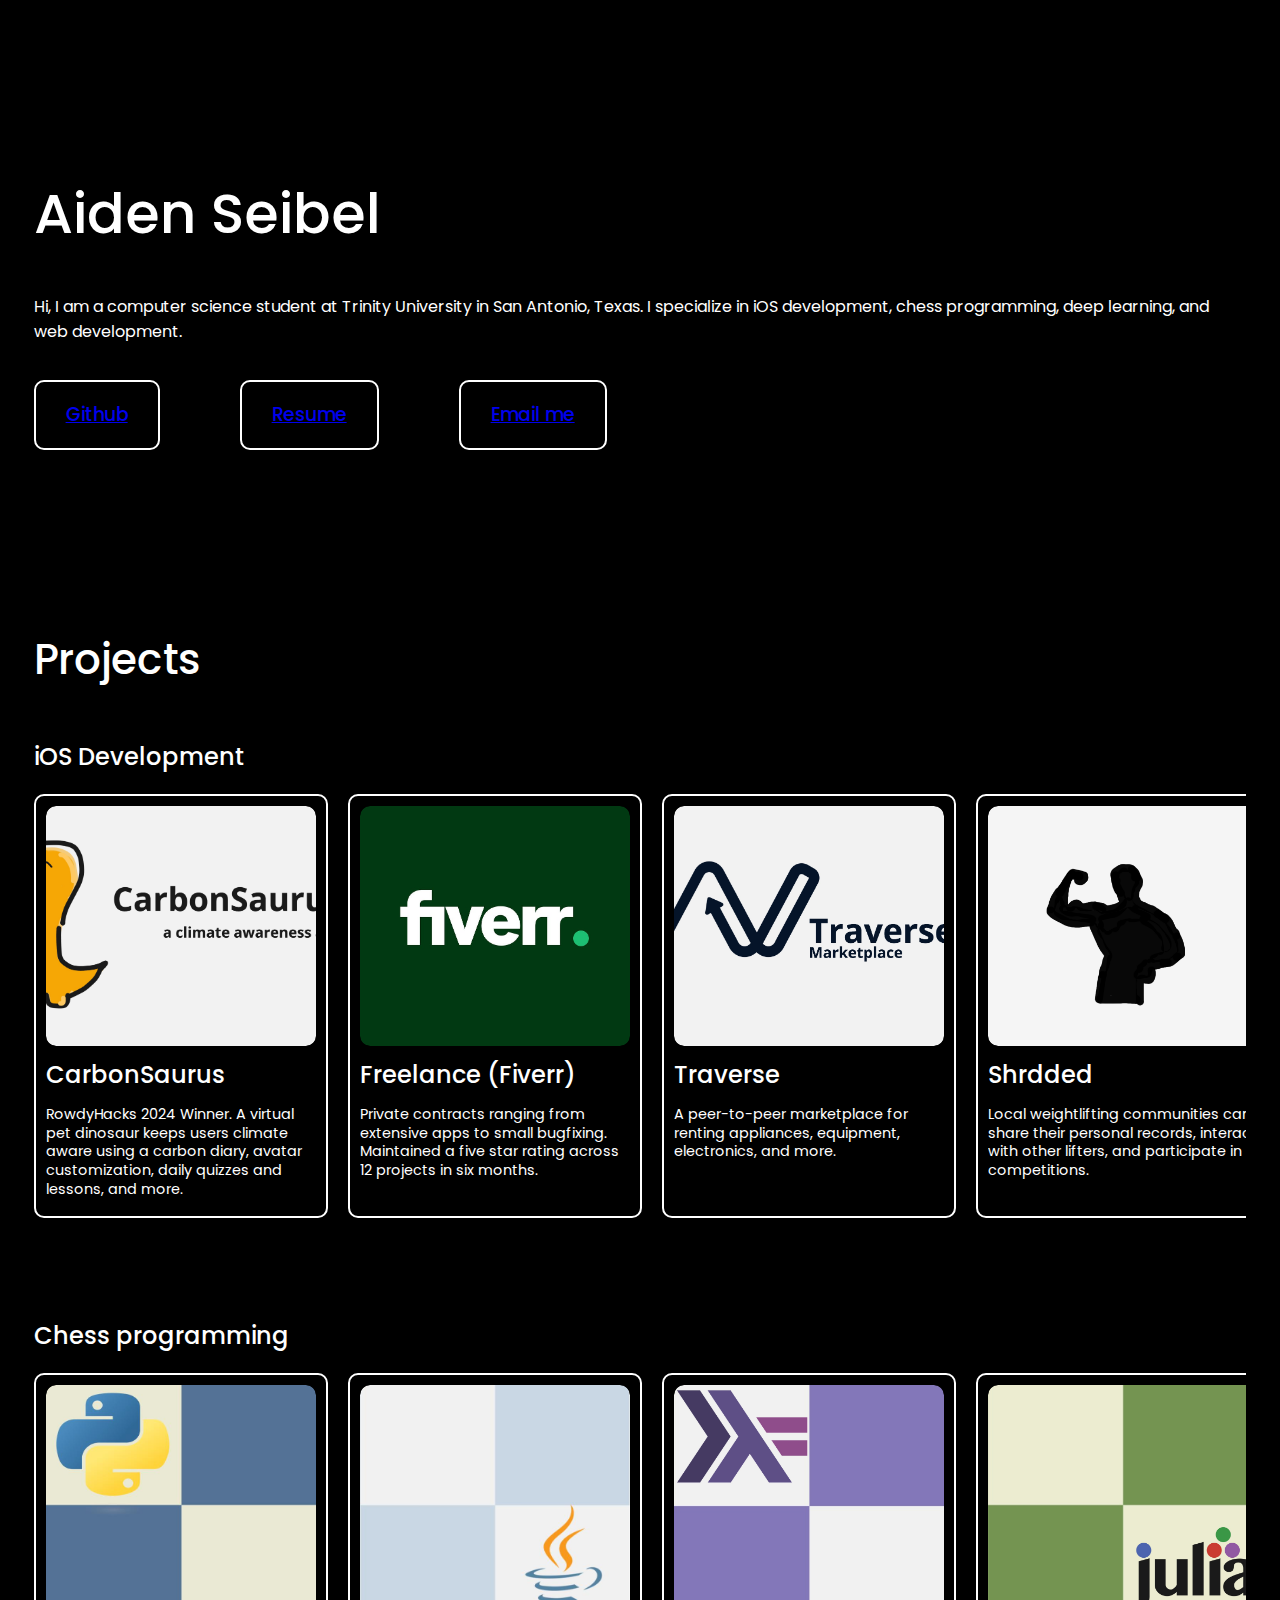
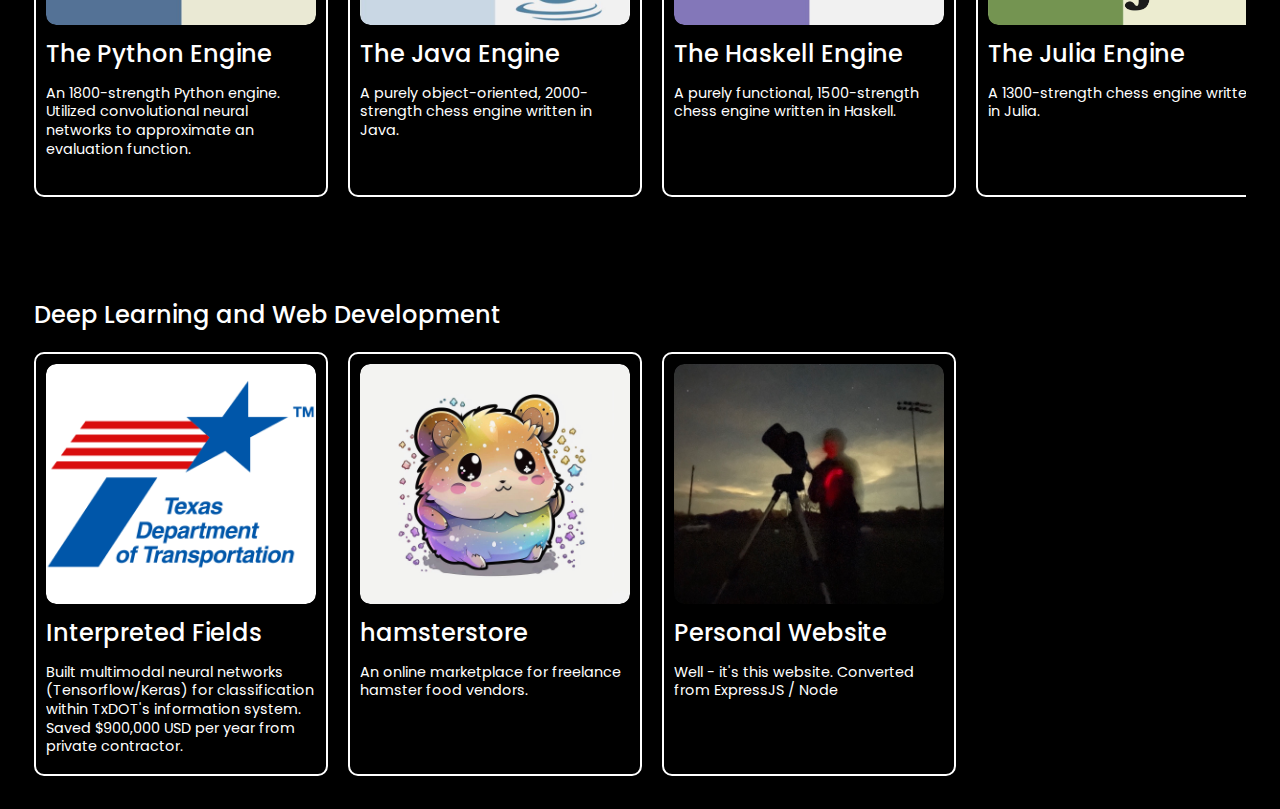
==== index.html @ c4ae0e63 "styling and bugfixes" ====
<!DOCTYPE html>
<html lang="en">
    <head>
        <meta charset="UTF-8">
        <meta name="viewport" content="width=device-width, initial-scale=1.0">
        <link rel="stylesheet" href="/styles.css">
        <link rel="preconnect" href="https://fonts.googleapis.com">
        <link rel="preconnect" href="https://fonts.gstatic.com" crossorigin>
        <link href="https://fonts.googleapis.com/css2?family=Poppins:ital,wght@0,100;0,200;0,300;0,400;0,500;0,600;0,700;0,800;0,900;1,100;1,200;1,300;1,400;1,500;1,600;1,700;1,800;1,900&display=swap" rel="stylesheet">
    </head>
    <body style="padding: 2%;">
        <div style="margin-top: 100px; display: flex; flex-flow: column nowrap; gap: 150px;">
            <div>
                <h1 style="font-size: 56px;">Aiden Seibel</h1>
                <p>Hi, I am a computer science student at Trinity University in San Antonio, Texas. I specialize in iOS development, chess programming, deep learning, and web development.</p>
                
                <div style="display: flex; flex-flow: row nowrap; gap: 80px; padding-top: 20px;">
                    <a class="link_container" href="https://github.com/aidenseibel/"><h3>Github</h3></a>
                    <a class="link_container" href="https://drive.google.com/file/d/1Cw9N4_VpWFkxbINfdwr_HR_OP0qtLYIQ/view?usp=sharing"><h3>Resume</h3></a>
                    <a class="link_container" href="mailto:aseibel@trinity.edu/"><h3>Email me</h3></a>
                </div>    
            </div>
            
            <div>
                <h1 style="font-size: 42px;">Projects</h1>
                <div style="display: flex; flex-flow: column nowrap; gap: 80px;">
                    <div>
                        <h2>iOS Development</h2>                        
                        <div style="display: flex; flex-flow: row; gap: 20px; overflow: auto;" id="ios-projects">
                            <!-- Projects will be inserted here by JavaScript -->
                        </div>
                    </div>

                    <div>
                        <h2>Chess programming</h2>
                        <div style="display: flex; flex-flow: row; gap: 20px; overflow: auto;" id="chess-projects">
                            <!-- Projects will be inserted here by JavaScript -->
                        </div>
                    </div>
        
                    <div>
                        <h2>Deep Learning and Web Development</h2>
                        <div style="display: flex; flex-flow: row; gap: 20px; overflow: auto;" id="dl-web-projects">
                            <!-- Projects will be inserted here by JavaScript -->
                        </div>
                    </div>    
                </div>    
            </div>
        </div>

        <script src="projects.js"></script>
    </body>
</html>
---- styles.css ----
body {
    background-color: black;
    color: white;
}

.link_container{
    padding-left: 30px;
    padding-right: 30px;
    border-radius: 10px;
    border: 2px solid white;
}

.project_card_container {
    width: 270px;
    min-width: 270px;
    height: 400px;

    display: flex;
    flex-direction: column;
    align-items: center;
    padding: 10px;

    border-radius: 10px;
    border: 2px solid white;
    overflow: hidden; /* Ensures any overflow from the container is hidden */
}

.project_card_image_container {
    width: 100%;
    height: 60%;
    min-height: 60%;
    overflow: hidden; /* Ensures that the overflowing parts of the image are cropped */
    display: flex;
    justify-content: center;
    align-items: center;
    border-radius: 10px; /* Applies rounding to the container */
}

.project_card_image_container img {
    width: 100%;
    height: 100%;
    object-fit: cover; /* Ensures the image fills the container */
    border-radius: 10px; /* Ensures the image respects the rounded corners */
}

.project_card_text_container h2 {
    margin: 15px 0; /* Reduces the vertical margin around the heading */
    line-height: 1.2; /* Adjust line height to reduce the spacing between lines */
}

.project_card_text_container p {
    margin: 10px 0; /* Reduces the vertical margin around the paragraph */
    font-size: 0.9rem; /* Optional: Adjust font size if needed */
    line-height: 1.3; /* Adjust line height for tighter text */
}


.scroll_view {
    width: 100%;
    overflow-x: auto;
    white-space: nowrap;
}

.scroll_item {
    display: inline-block;
    width: 200px;
    height: 200px;
    background-color: #ccc;
    margin-right: 10px;
}

.poppins-light {
    font-family: "Poppins", sans-serif;
    font-weight: 300;
    font-style: normal;
}

.poppins-regular {
    font-family: "Poppins", sans-serif;
    font-weight: 400;
    font-style: normal;
}

.poppins-medium {
    font-family: "Poppins", sans-serif;
    font-weight: 500;
    font-style: normal;
}

.poppins-semibold {
    font-family: "Poppins", sans-serif;
    font-weight: 600;
    font-style: normal;
}

.poppins-bold {
    font-family: "Poppins", sans-serif;
    font-weight: 700;
    font-style: normal;
}
  
html,body,div,span,a,li,td,th {
    font-family: 'Poppins', sans-serif;
}

h1, h2, h3 {
    font-weight: 500;
}
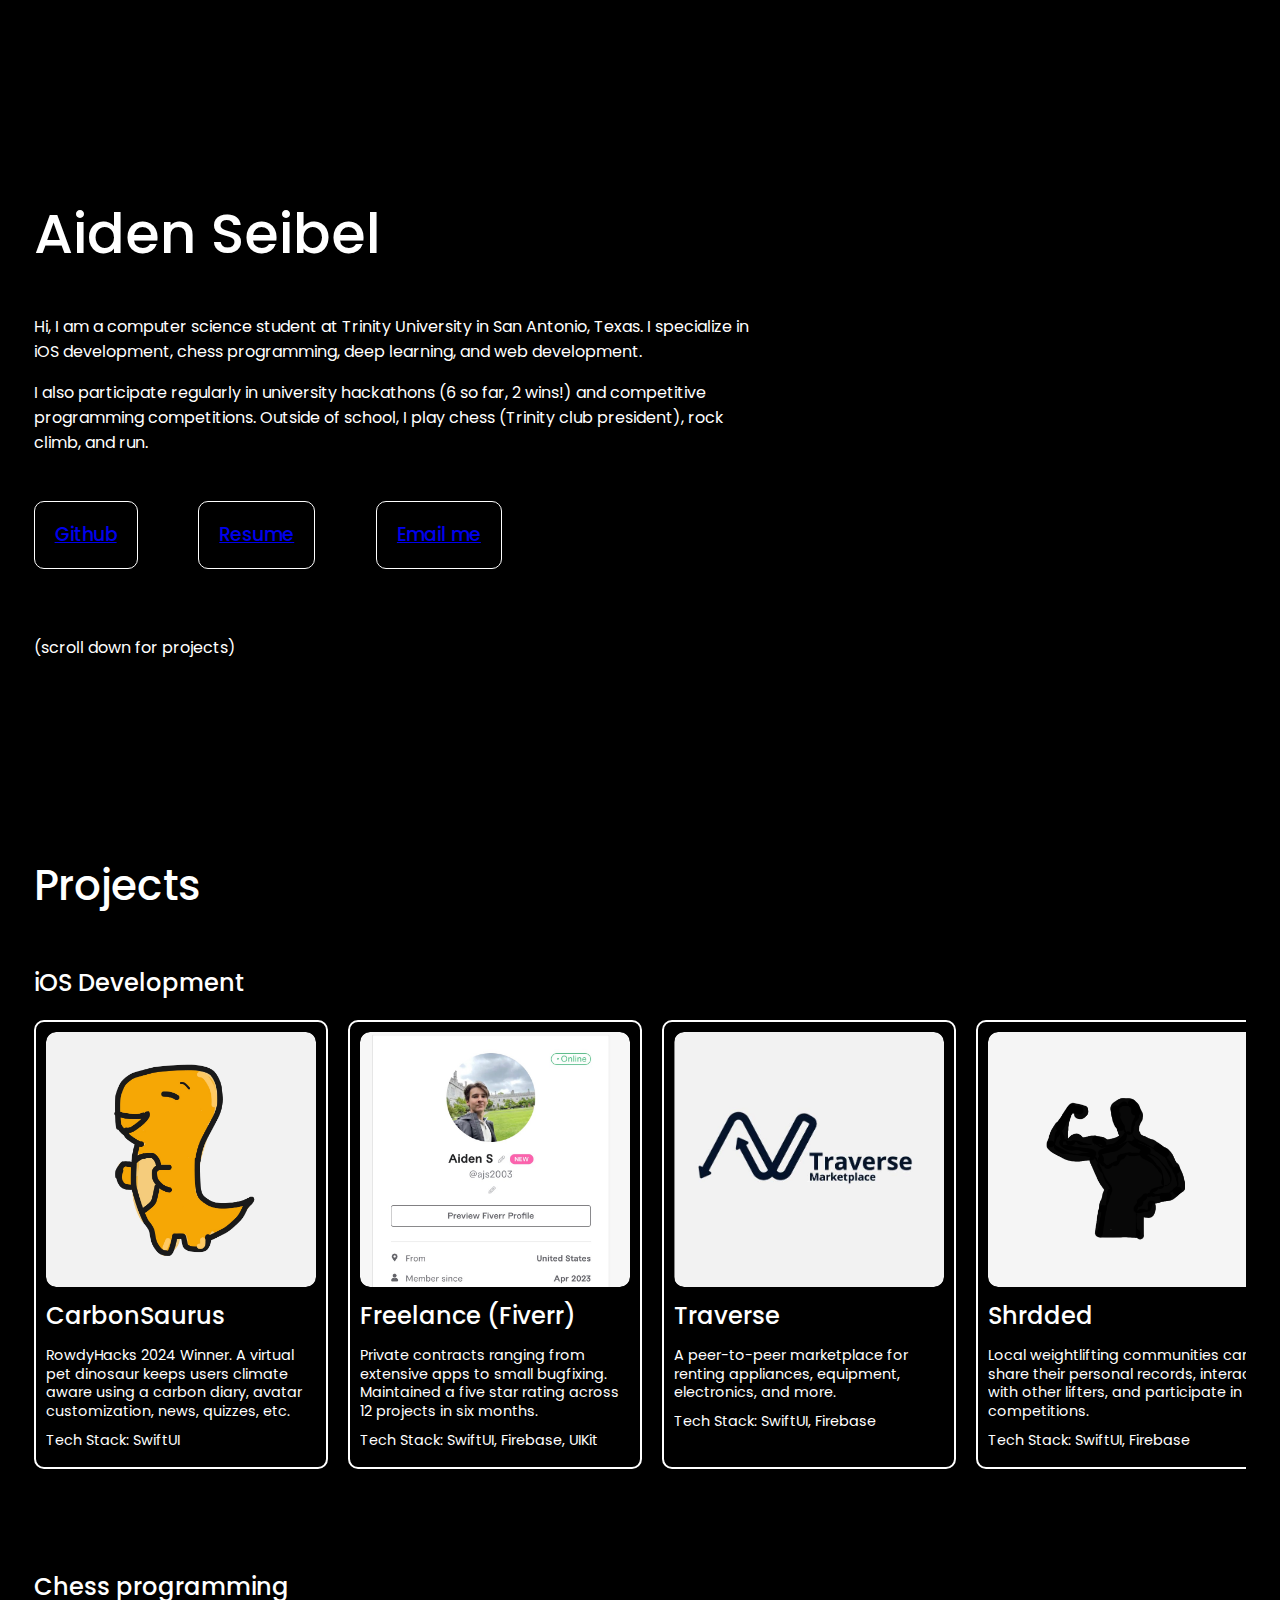
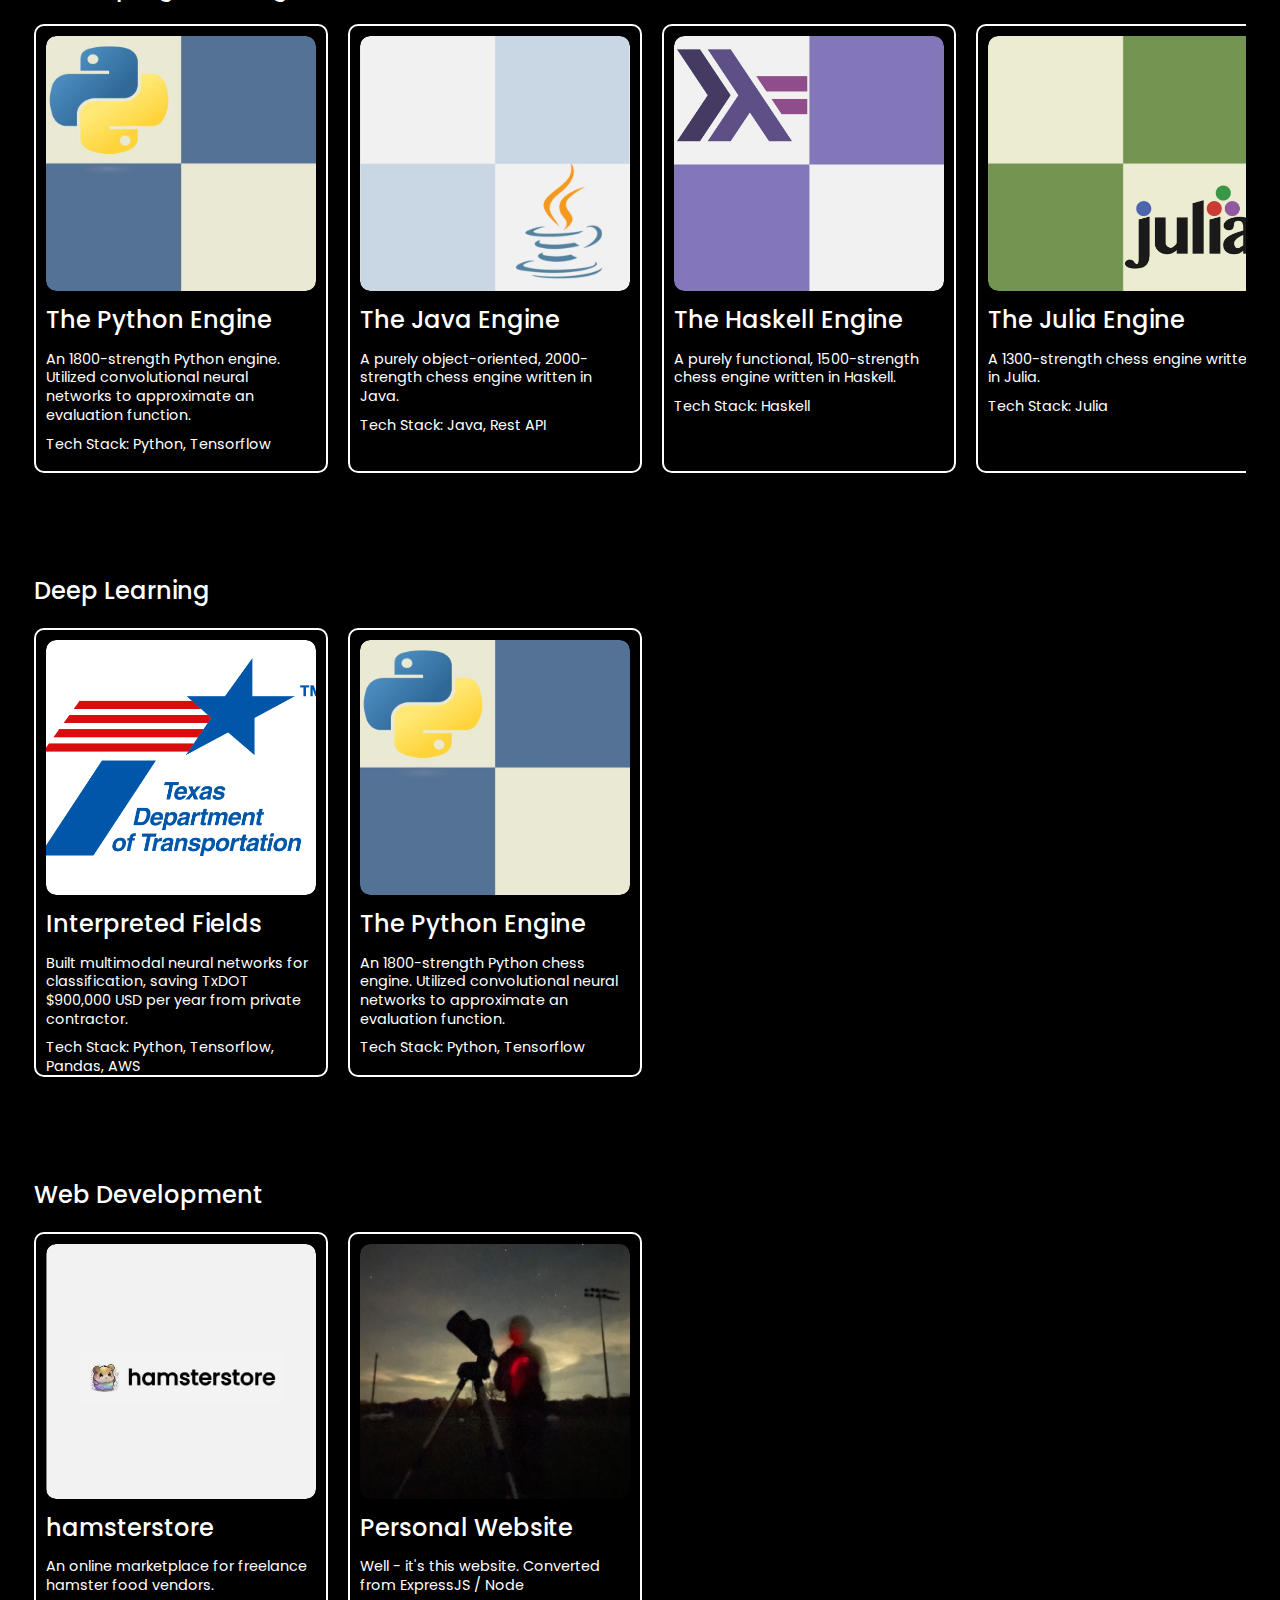
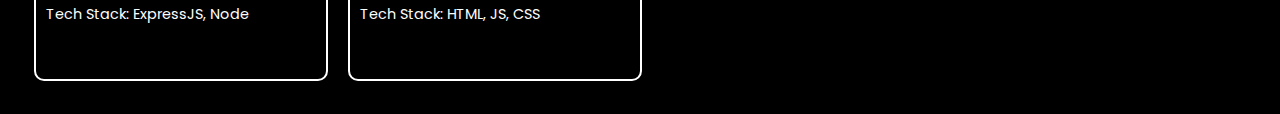
==== commit 9ad7188e: "update information, add tech stacks, improve bio" ====
--- a/index.html
+++ b/index.html
@@ -9,16 +9,23 @@
         <link href="https://fonts.googleapis.com/css2?family=Poppins:ital,wght@0,100;0,200;0,300;0,400;0,500;0,600;0,700;0,800;0,900;1,100;1,200;1,300;1,400;1,500;1,600;1,700;1,800;1,900&display=swap" rel="stylesheet">
     </head>
     <body style="padding: 2%;">
-        <div style="margin-top: 100px; display: flex; flex-flow: column nowrap; gap: 150px;">
+        <div style="margin-top: 120px; display: flex; flex-flow: column nowrap; gap: 150px;">
             <div>
                 <h1 style="font-size: 56px;">Aiden Seibel</h1>
-                <p>Hi, I am a computer science student at Trinity University in San Antonio, Texas. I specialize in iOS development, chess programming, deep learning, and web development.</p>
+                <div style="width: 60%;">
+                    <p>Hi, I am a computer science student at Trinity University in San Antonio, Texas.
+                    I specialize in iOS development, chess programming, deep learning, and web development.</p>
+                    <p>I also participate regularly in university hackathons (6 so far, 2 wins!) and competitive programming competitions.
+                    Outside of school, I play chess (Trinity club president), rock climb, and run.</p>
+                </div>
                 
-                <div style="display: flex; flex-flow: row nowrap; gap: 80px; padding-top: 20px;">
+                <div style="display: flex; flex-flow: row nowrap; gap: 5%; padding-top: 30px;">
                     <a class="link_container" href="https://github.com/aidenseibel/"><h3>Github</h3></a>
                     <a class="link_container" href="https://drive.google.com/file/d/1Cw9N4_VpWFkxbINfdwr_HR_OP0qtLYIQ/view?usp=sharing"><h3>Resume</h3></a>
                     <a class="link_container" href="mailto:aseibel@trinity.edu/"><h3>Email me</h3></a>
-                </div>    
+                </div>
+
+                <p style="padding-top: 50px;">(scroll down for projects)</p>
             </div>
             
             <div>
@@ -39,11 +46,19 @@
                     </div>
         
                     <div>
-                        <h2>Deep Learning and Web Development</h2>
-                        <div style="display: flex; flex-flow: row; gap: 20px; overflow: auto;" id="dl-web-projects">
+                        <h2>Deep Learning   </h2>
+                        <div style="display: flex; flex-flow: row; gap: 20px; overflow: auto;" id="dl-projects">
                             <!-- Projects will be inserted here by JavaScript -->
                         </div>
-                    </div>    
+                    </div>
+
+                    <div>
+                        <h2>Web Development</h2>
+                        <div style="display: flex; flex-flow: row; gap: 20px; overflow: auto;" id="web-projects">
+                            <!-- Projects will be inserted here by JavaScript -->
+                        </div>
+                    </div>
+
                 </div>    
             </div>
         </div>
--- a/styles.css
+++ b/styles.css
@@ -4,16 +4,16 @@
 }
 
 .link_container{
-    padding-left: 30px;
-    padding-right: 30px;
+    padding-left: 20px;
+    padding-right: 20px;
     border-radius: 10px;
-    border: 2px solid white;
+    border: 1px solid white;
 }
 
 .project_card_container {
     width: 270px;
     min-width: 270px;
-    height: 400px;
+    height: 425px;
 
     display: flex;
     flex-direction: column;
@@ -23,6 +23,8 @@
     border-radius: 10px;
     border: 2px solid white;
     overflow: hidden; /* Ensures any overflow from the container is hidden */
+    text-decoration: none; /* Remove underline */
+    color: inherit; /* Keep the text color the same as the card */
 }
 
 .project_card_image_container {
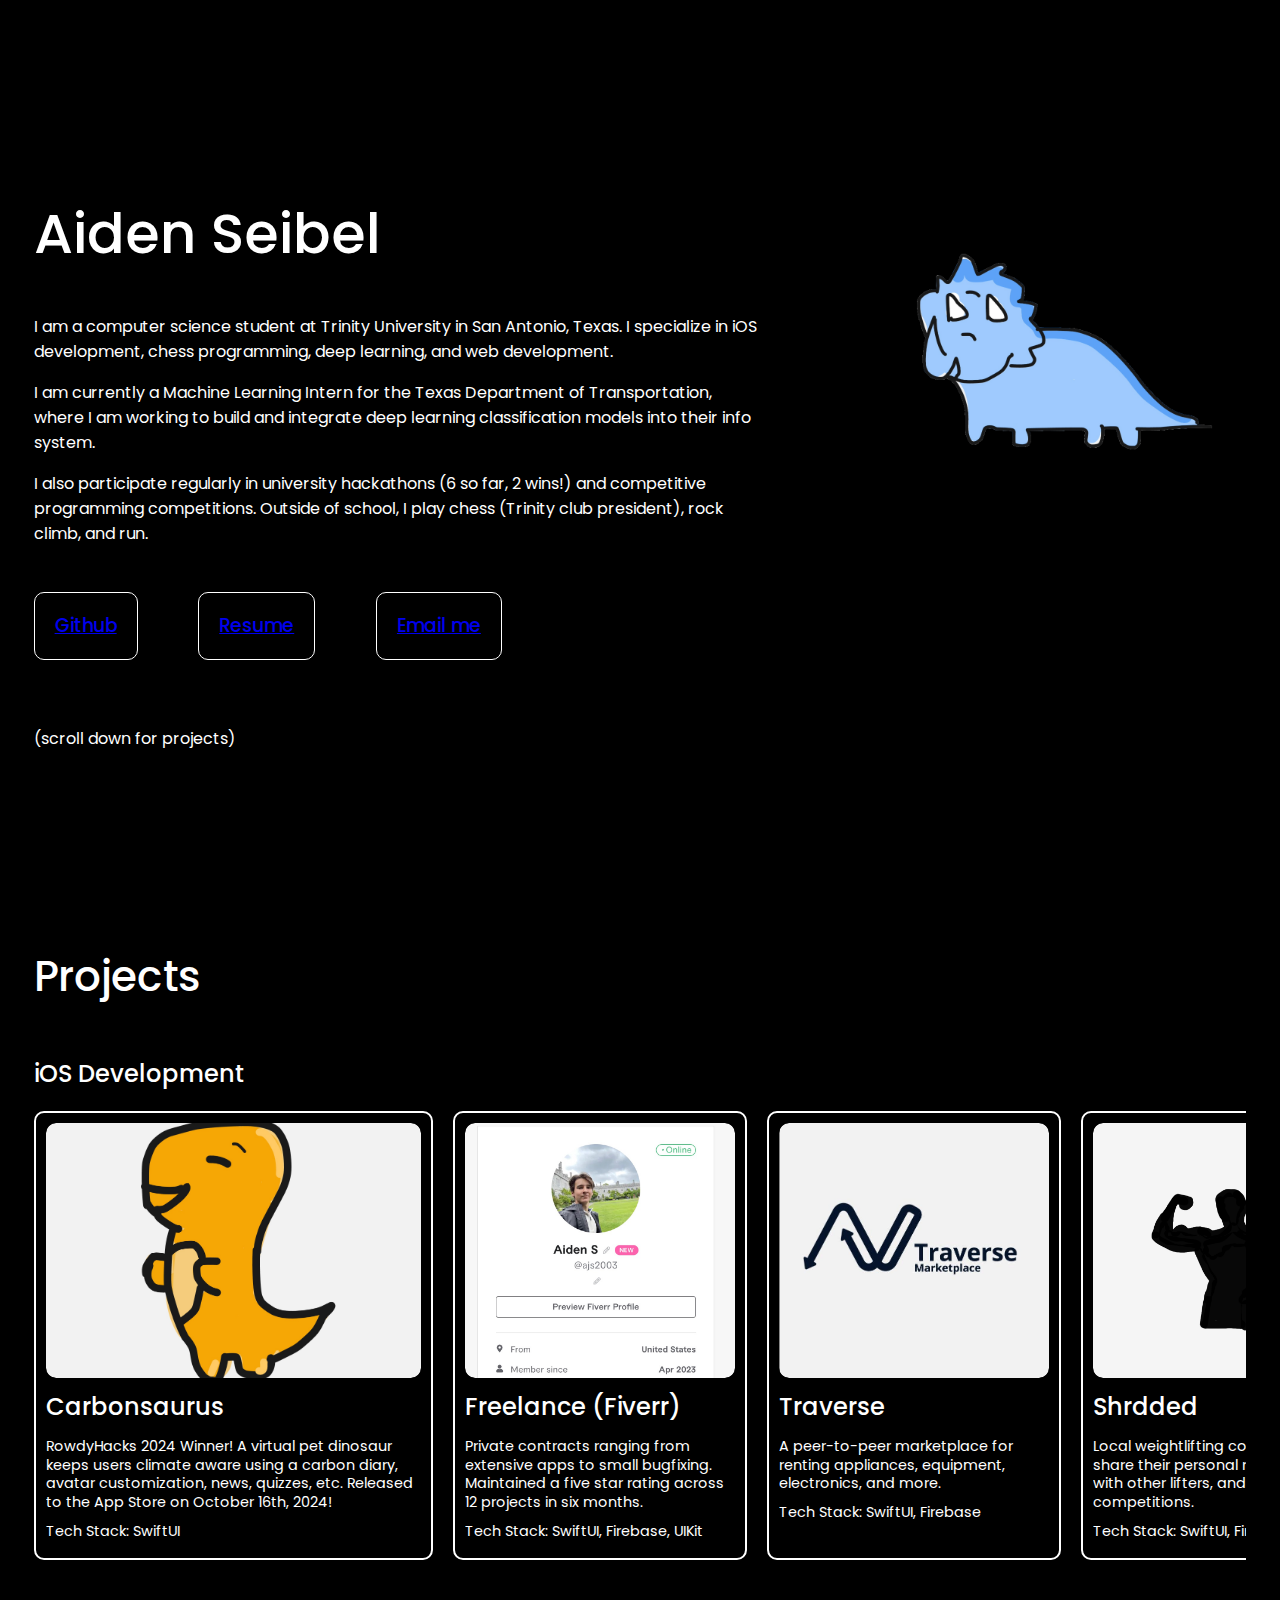
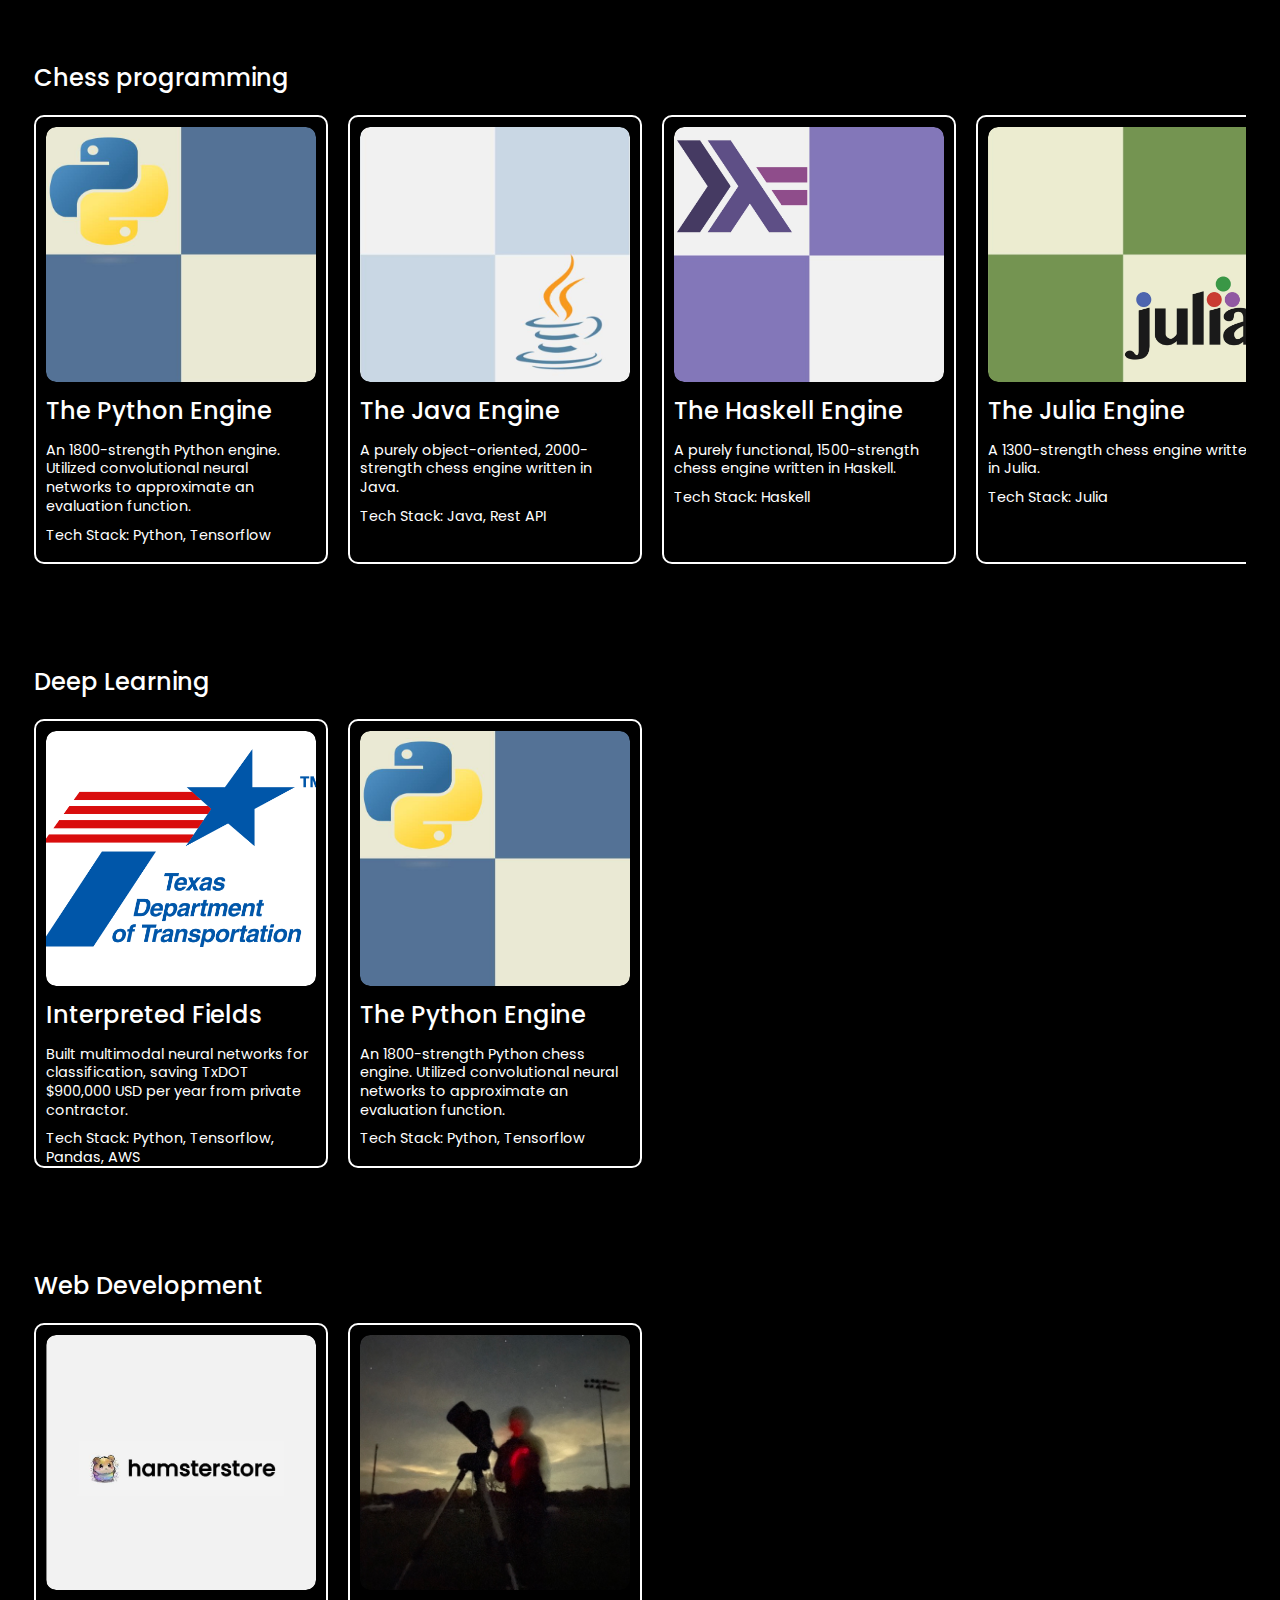
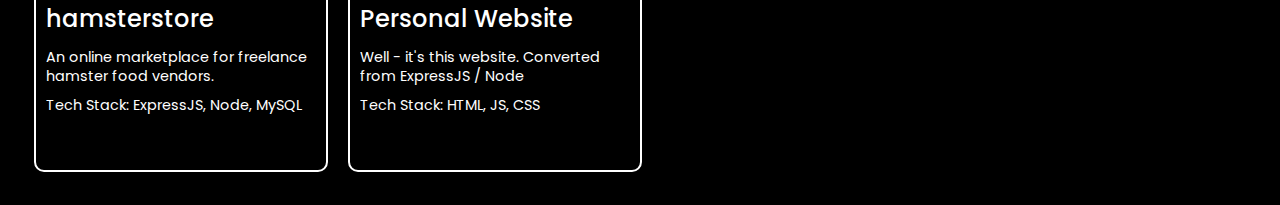
==== commit 45583355: "updated for carbonsaurus" ====
--- a/index.html
+++ b/index.html
@@ -11,12 +11,18 @@
     <body style="padding: 2%;">
         <div style="margin-top: 120px; display: flex; flex-flow: column nowrap; gap: 150px;">
             <div>
-                <h1 style="font-size: 56px;">Aiden Seibel</h1>
-                <div style="width: 60%;">
-                    <p>Hi, I am a computer science student at Trinity University in San Antonio, Texas.
-                    I specialize in iOS development, chess programming, deep learning, and web development.</p>
-                    <p>I also participate regularly in university hackathons (6 so far, 2 wins!) and competitive programming competitions.
-                    Outside of school, I play chess (Trinity club president), rock climb, and run.</p>
+                <div style="display: flex; flex-direction: row; gap: 10%;">
+                    <div style="width: 60%;">
+                        <h1 style="font-size: 56px;">Aiden Seibel</h1>
+
+                        <p>I am a computer science student at Trinity University in San Antonio, Texas.
+                            I specialize in iOS development, chess programming, deep learning, and web development. </p>
+                        <p>I am currently a Machine Learning Intern for the Texas Department of Transportation, 
+                            where I am working to build and integrate deep learning classification models into their info system. </p>
+                        <p>I also participate regularly in university hackathons (6 so far, 2 wins!) and competitive programming competitions.
+                            Outside of school, I play chess (Trinity club president), rock climb, and run.</p>
+                    </div>
+                    <img style="object-fit: cover; width: 30%; border-radius: 50%;" src="images/blue_dino_great.png"/>
                 </div>
                 
                 <div style="display: flex; flex-flow: row nowrap; gap: 5%; padding-top: 30px;">
--- a/styles.css
+++ b/styles.css
@@ -26,6 +26,24 @@
     text-decoration: none; /* Remove underline */
     color: inherit; /* Keep the text color the same as the card */
 }
+
+.carbonsaurus_card_container {
+    width: 375px;
+    min-width: 375px;
+    height: 425px;
+
+    display: flex;
+    flex-direction: column;
+    align-items: center;
+    padding: 10px;
+
+    border-radius: 10px;
+    border: 2px solid white;
+    overflow: hidden; /* Ensures any overflow from the container is hidden */
+    text-decoration: none; /* Remove underline */
+    color: inherit; /* Keep the text color the same as the card */
+}
+
 
 .project_card_image_container {
     width: 100%;
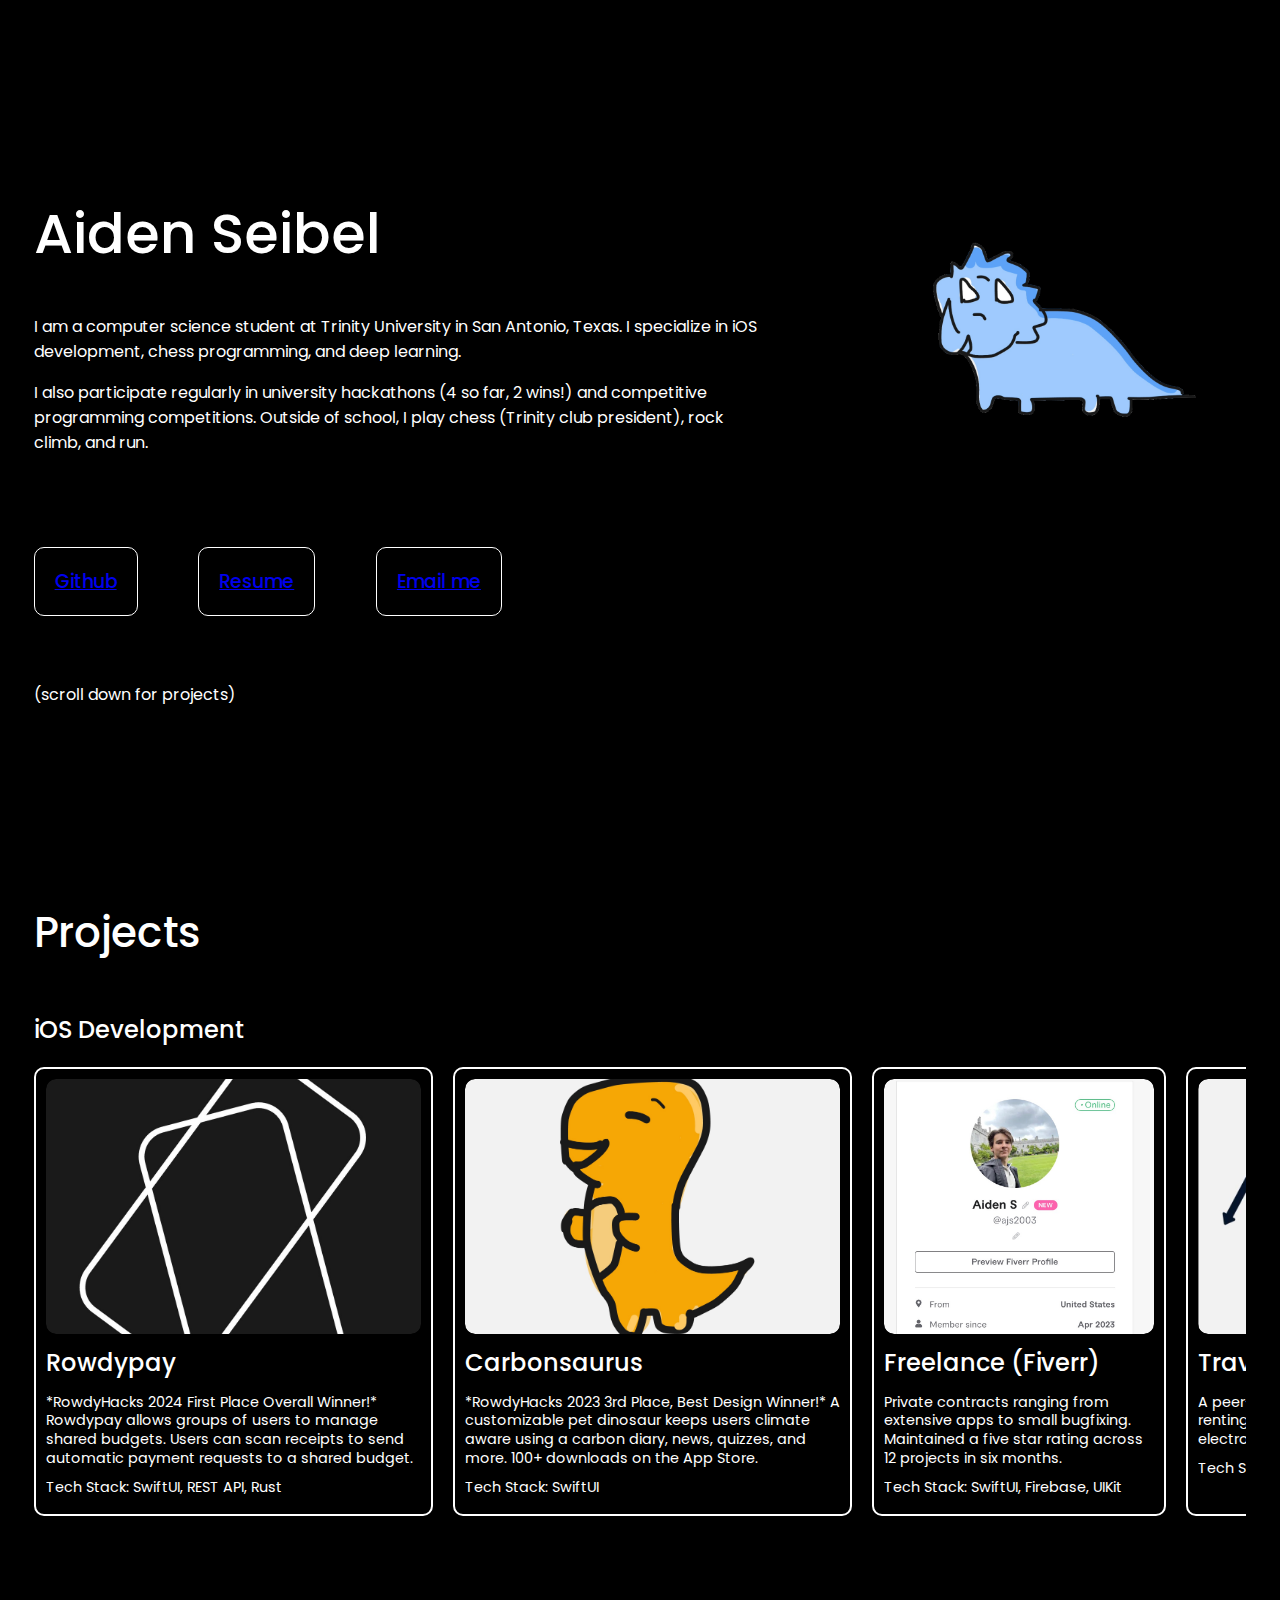
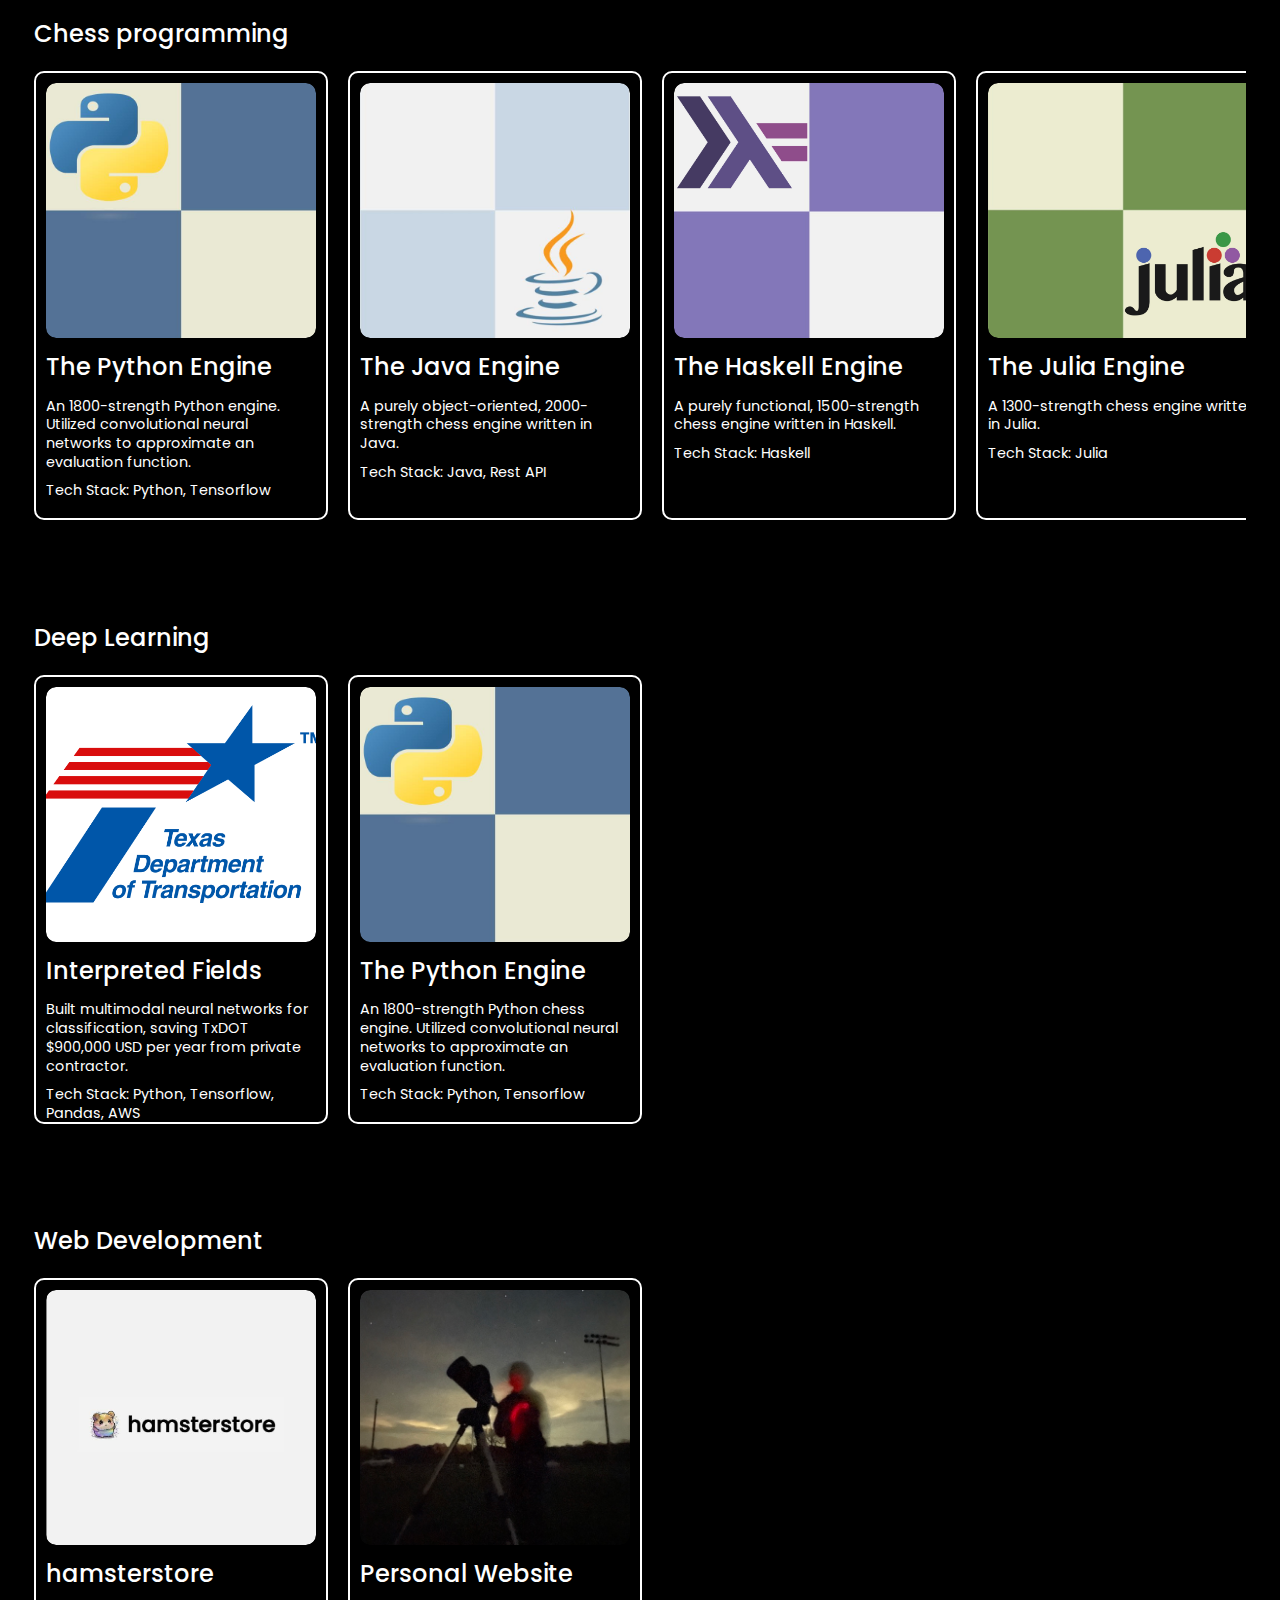
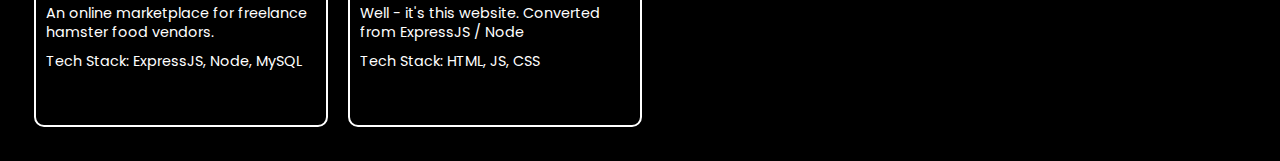
==== commit c44452a9: "added rowdypay" ====
--- a/index.html
+++ b/index.html
@@ -16,13 +16,13 @@
                         <h1 style="font-size: 56px;">Aiden Seibel</h1>
 
                         <p>I am a computer science student at Trinity University in San Antonio, Texas.
-                            I specialize in iOS development, chess programming, deep learning, and web development. </p>
-                        <p>I am currently a Machine Learning Intern for the Texas Department of Transportation, 
-                            where I am working to build and integrate deep learning classification models into their info system. </p>
-                        <p>I also participate regularly in university hackathons (6 so far, 2 wins!) and competitive programming competitions.
+                            I specialize in iOS development, chess programming, and deep learning. </p>
+                        <!-- <p>I am currently a Machine Learning Intern for the Texas Department of Transportation, 
+                            where I am working to build and integrate deep learning classification models into their info system. </p> -->
+                        <p>I also participate regularly in university hackathons (4 so far, 2 wins!) and competitive programming competitions.
                             Outside of school, I play chess (Trinity club president), rock climb, and run.</p>
                     </div>
-                    <img style="object-fit: cover; width: 30%; border-radius: 50%;" src="images/blue_dino_great.png"/>
+                    <img style="object-fit: cover; width: 30%;" src="images/blue_dino_great.png"/>
                 </div>
                 
                 <div style="display: flex; flex-flow: row nowrap; gap: 5%; padding-top: 30px;">
--- a/styles.css
+++ b/styles.css
@@ -27,7 +27,7 @@
     color: inherit; /* Keep the text color the same as the card */
 }
 
-.carbonsaurus_card_container {
+.big_project_card_container {
     width: 375px;
     min-width: 375px;
     height: 425px;
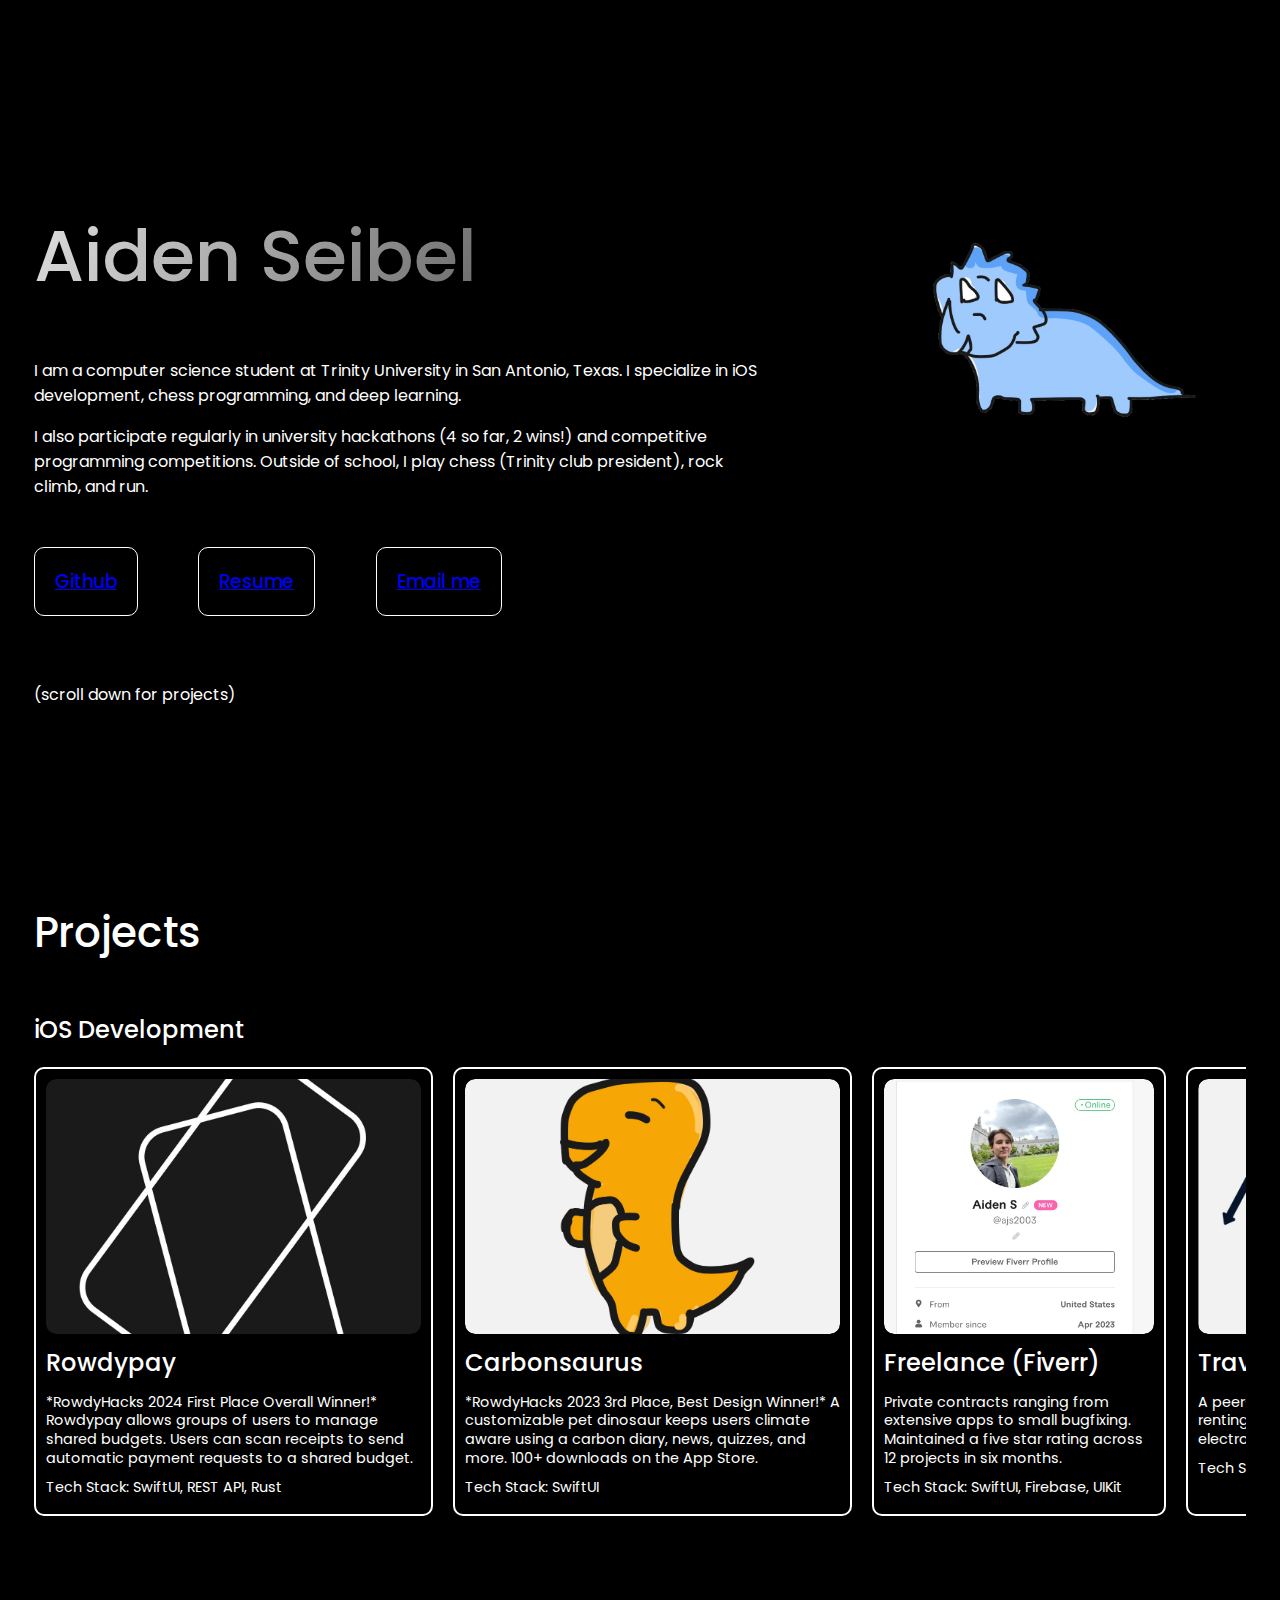
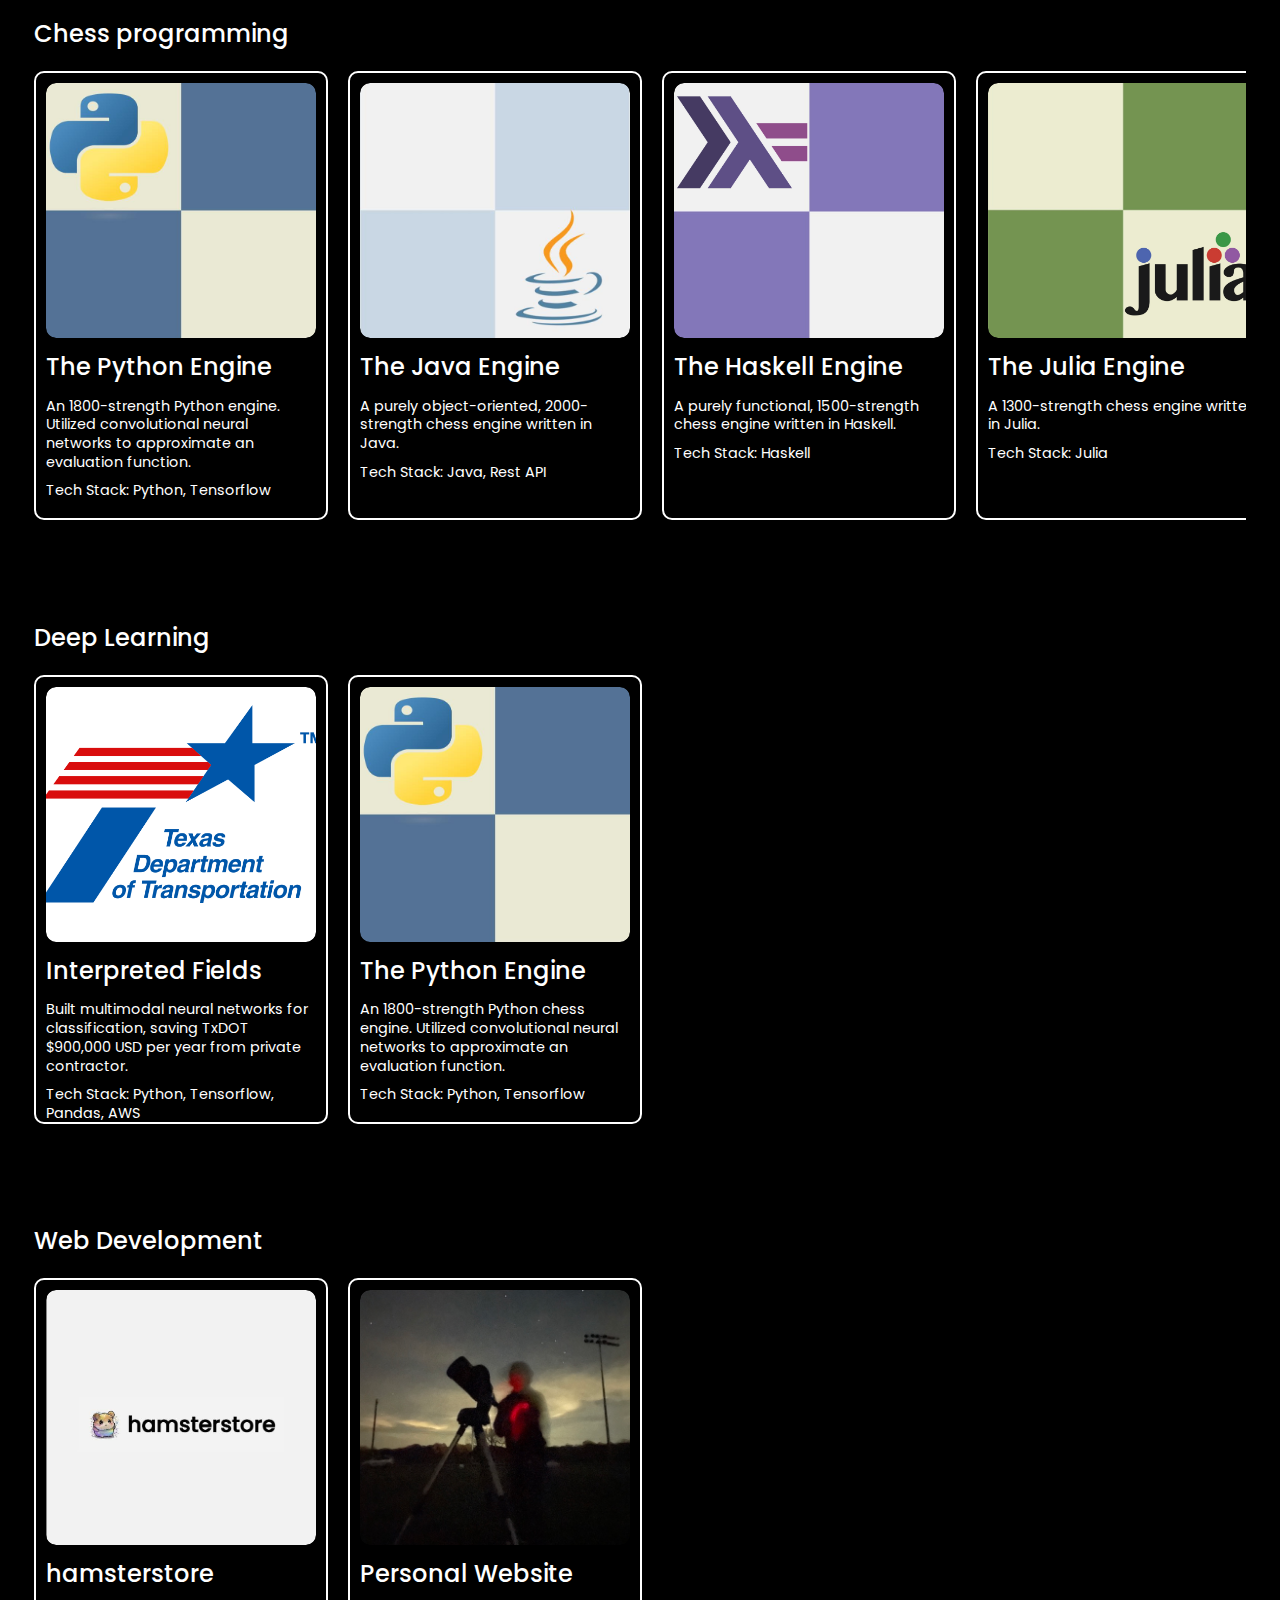
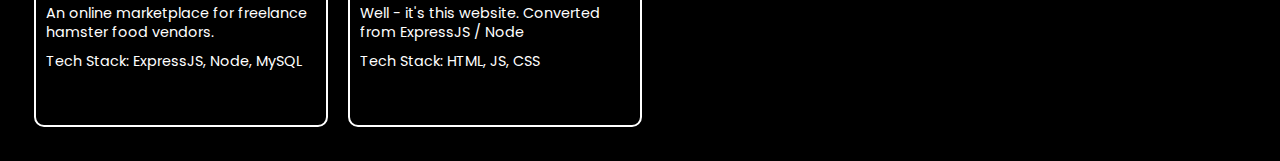
==== commit 7f824ce5: "added shimmer" ====
--- a/index.html
+++ b/index.html
@@ -13,7 +13,7 @@
             <div>
                 <div style="display: flex; flex-direction: row; gap: 10%;">
                     <div style="width: 60%;">
-                        <h1 style="font-size: 56px;">Aiden Seibel</h1>
+                        <h1 class="shimmer_text">Aiden Seibel</h1>
 
                         <p>I am a computer science student at Trinity University in San Antonio, Texas.
                             I specialize in iOS development, chess programming, and deep learning. </p>
--- a/styles.css
+++ b/styles.css
@@ -126,3 +126,18 @@
 h1, h2, h3 {
     font-weight: 500;
 }
+
+.shimmer_text {
+    font-size: 72px;
+    background: linear-gradient(120deg, #e0e0e0, #313131, #e0e0e0);
+    background-size: 200% 100%;
+    background-clip: text;
+    -webkit-background-clip: text;
+    color: transparent;
+    animation: shimmer 3s infinite;
+}
+
+@keyframes shimmer {
+    0% { background-position: 0% 50%; }
+    100% { background-position: 200% 50%; }
+}
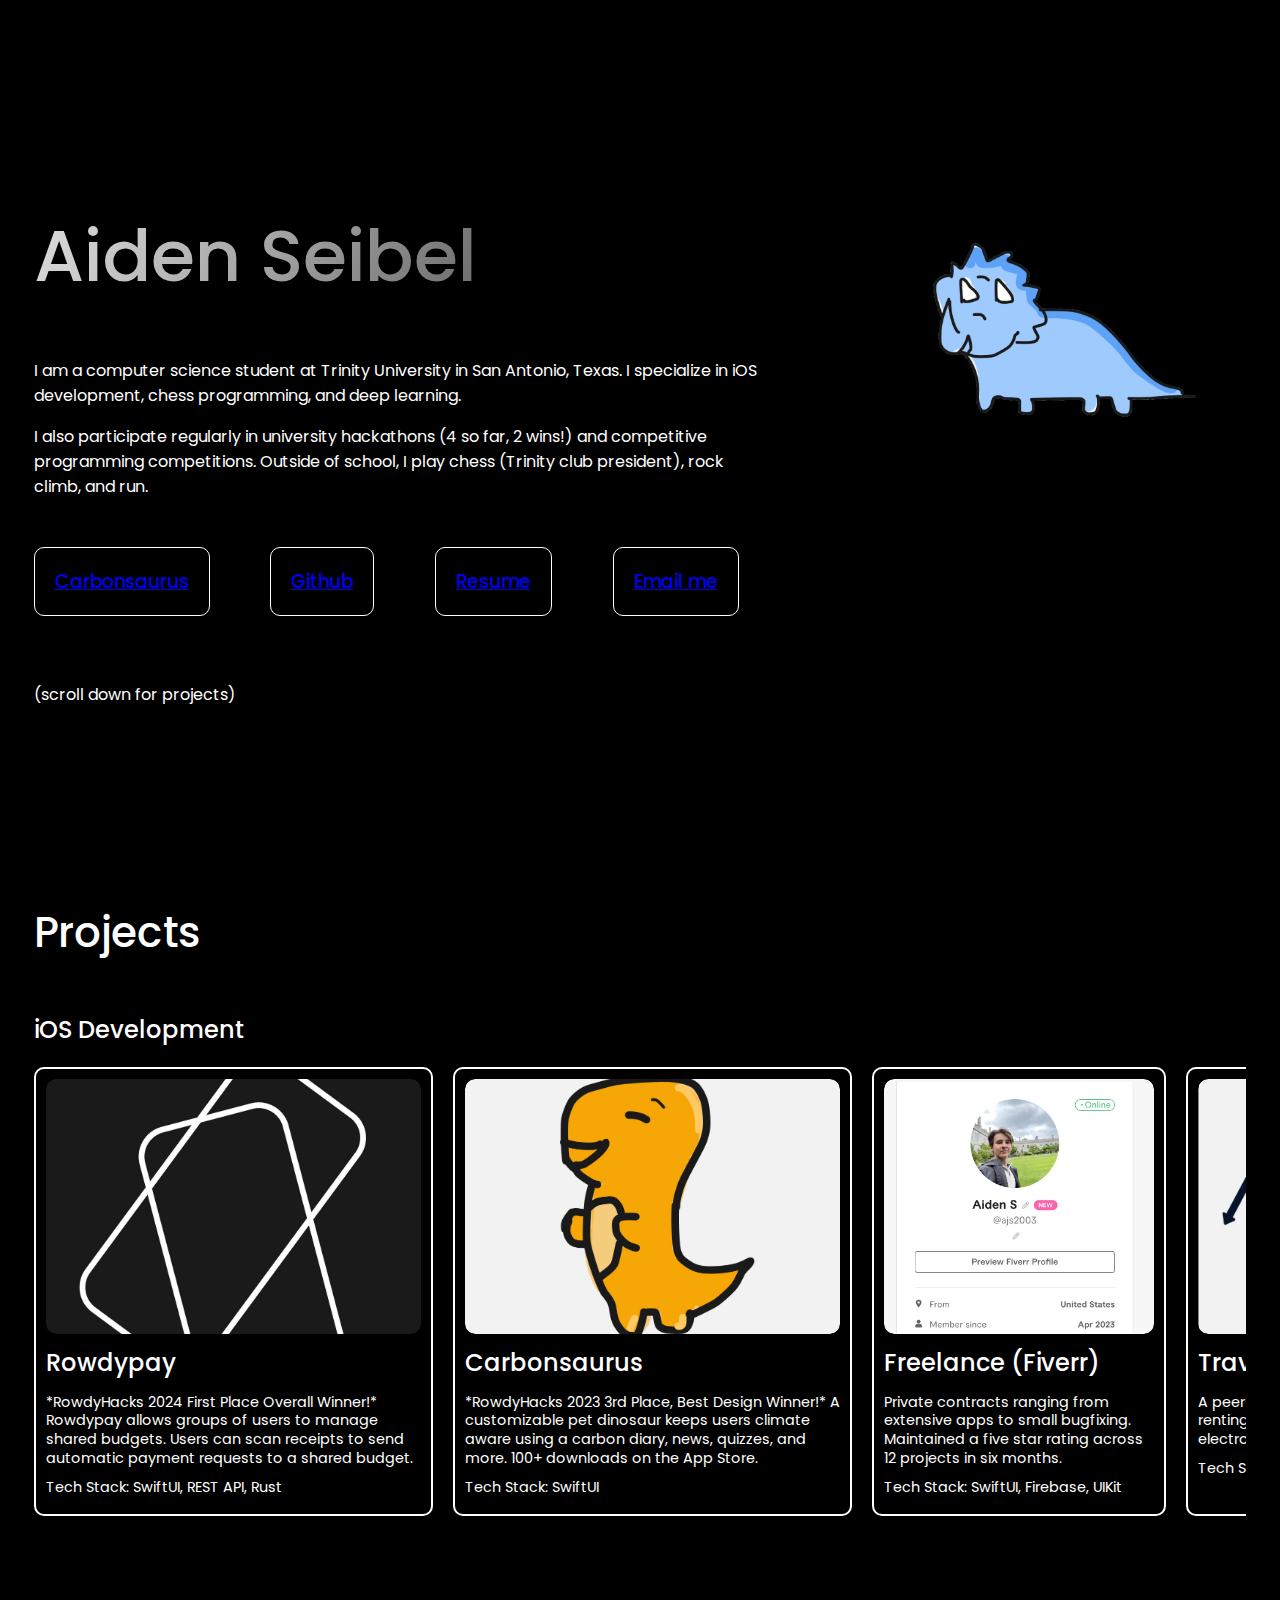
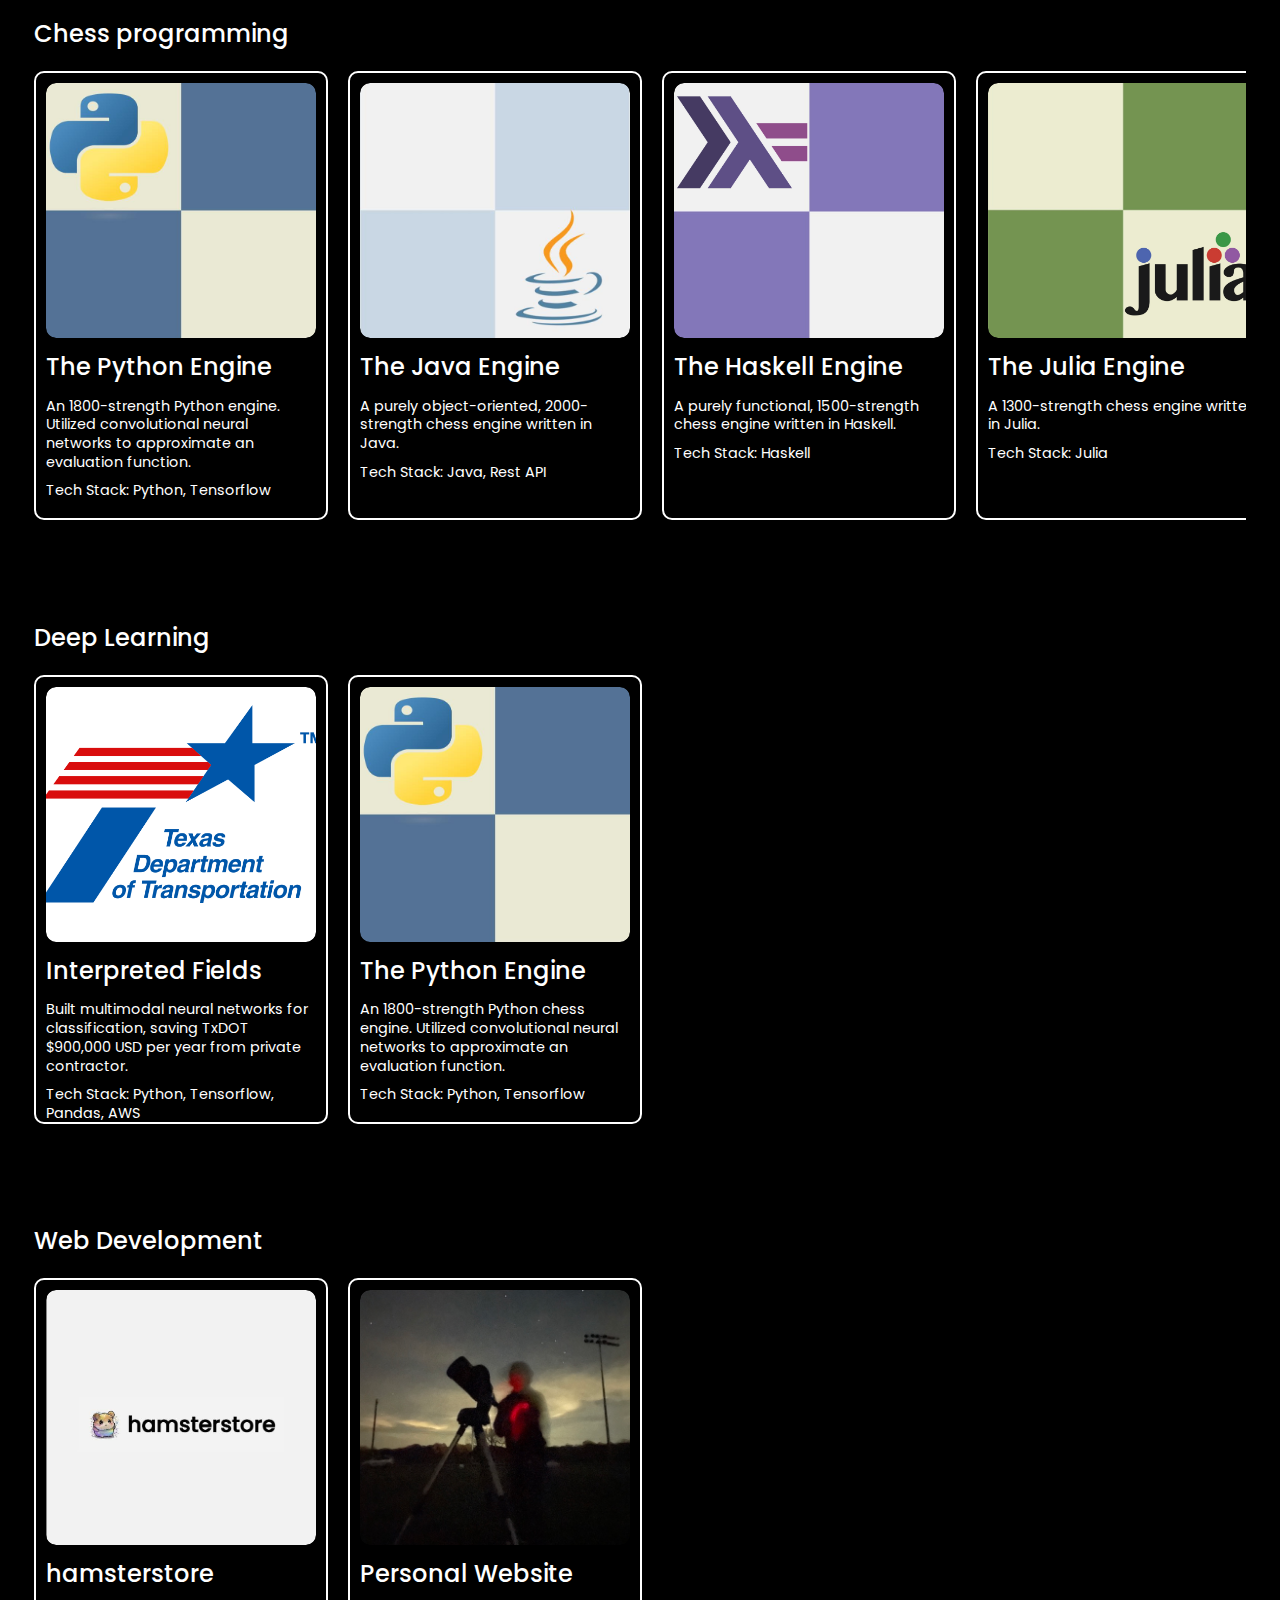
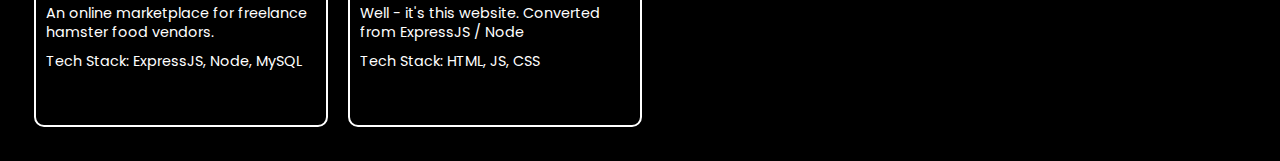
==== commit 792d4bd4: "added carbonsaurus" ====
--- a/index.html
+++ b/index.html
@@ -26,8 +26,9 @@
                 </div>
                 
                 <div style="display: flex; flex-flow: row nowrap; gap: 5%; padding-top: 30px;">
+                    <a class="link_container" href="/carbonsaurus.html"><h3>Carbonsaurus</h3></a>
                     <a class="link_container" href="https://github.com/aidenseibel/"><h3>Github</h3></a>
-                    <a class="link_container" href="https://drive.google.com/file/d/1Cw9N4_VpWFkxbINfdwr_HR_OP0qtLYIQ/view?usp=sharing"><h3>Resume</h3></a>
+                    <a class="link_container" href="https://drive.google.com/file/d/1gF_ZNtFp7phSHra0V0jBnKZoGKwR7bh8/view?usp=sharing"><h3>Resume</h3></a>
                     <a class="link_container" href="mailto:aseibel@trinity.edu/"><h3>Email me</h3></a>
                 </div>
 
--- a/styles.css
+++ b/styles.css
@@ -137,6 +137,11 @@
     animation: shimmer 3s infinite;
 }
 
+.title_text {
+    font-size: 72px;
+}
+
+
 @keyframes shimmer {
     0% { background-position: 0% 50%; }
     100% { background-position: 200% 50%; }
